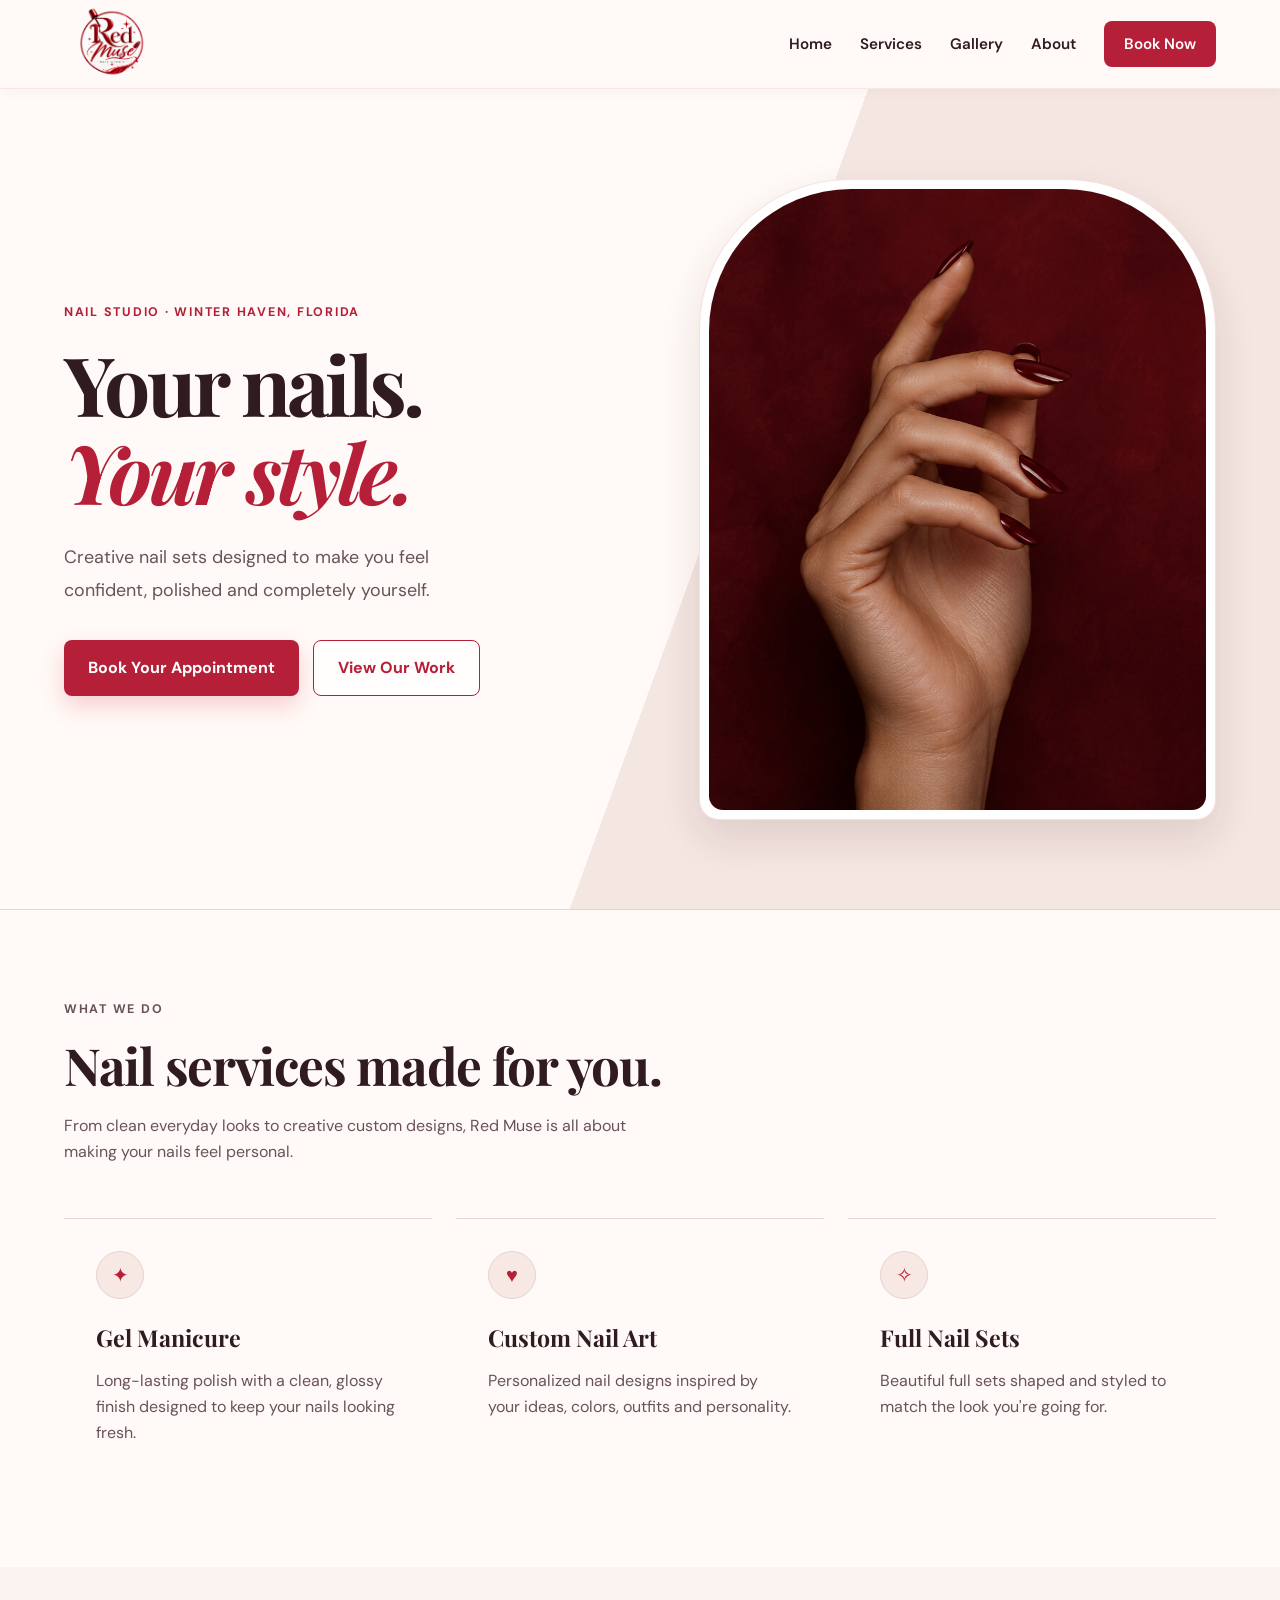
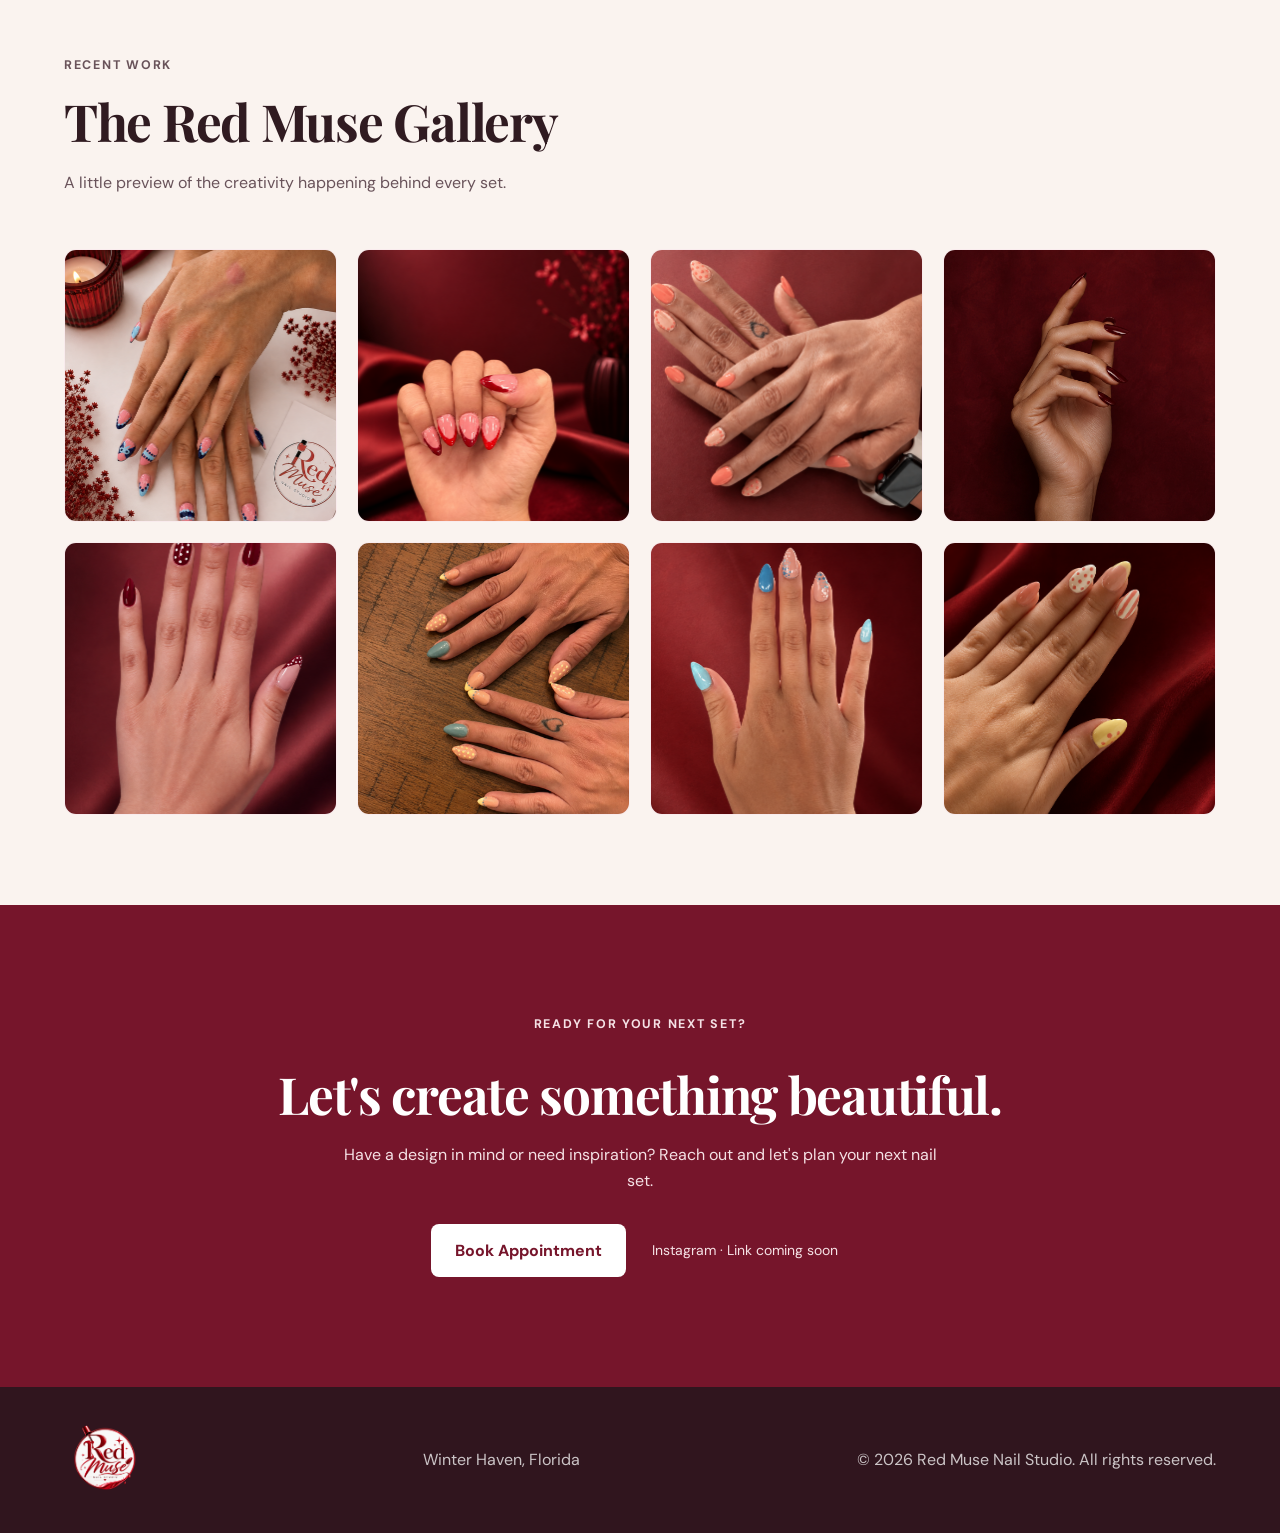
==== index.html @ ed26843c "Add reviewed Red Muse website" ====
<!DOCTYPE html>
<html lang="en">

<head>
  <meta charset="UTF-8">

  <meta
    name="viewport"
    content="width=device-width, initial-scale=1.0"
  >

  <meta
    name="description"
    content="Red Muse Nail Studio offers beautiful, creative nail services in Winter Haven, Florida."
  >

  <title>Red Muse Nail Studio | Winter Haven, FL</title>


  <!-- ========================================
       GOOGLE FONTS
  ========================================= -->

  <link
    rel="preconnect"
    href="https://fonts.googleapis.com"
  >

  <link
    rel="preconnect"
    href="https://fonts.gstatic.com"
    crossorigin
  >

  <link
    href="https://fonts.googleapis.com/css2?family=DM+Sans:wght@400;500;600;700&family=Playfair+Display:wght@600;700&display=swap"
    rel="stylesheet"
  >


  <!-- ========================================
       MAIN CSS
  ========================================= -->

  <link
    rel="stylesheet"
    href="style.css"
  >

</head>


<body>
  <a class="skip-link" href="#main-content">Skip to content</a>


  <!-- ========================================
       HEADER
  ========================================= -->

  <header class="header">

    <div class="container header__container">


      <!-- Logo -->

      <a
        href="index.html#home"
        class="header__brand"
        aria-label="Red Muse Nail Studio Home"
      >

        <img width="1254" height="1254" decoding="async"
          src="img/red-muse-logo.png"
          alt="Red Muse Nail Studio"
          class="header__logo"
        >

      </a>


      <!-- Mobile Menu Button -->

      <button
        class="nav-toggle"
        id="nav-toggle"
        type="button"
        aria-label="Open navigation menu"
        aria-expanded="false"
        aria-controls="nav-menu"
      >

        <span></span>
        <span></span>
        <span></span>

      </button>


      <!-- Navigation -->

      <nav
        class="nav"
        id="nav-menu" aria-label="Main navigation"
      >

        <a href="#home">
          Home
        </a>

        <a href="#services">
          Services
        </a>

        <a href="#gallery">
          Gallery
        </a>

        <a href="about.html">
          About
        </a>

        <a
          href="booking.html"
          class="nav__button"
        >
          Book Now
        </a>

      </nav>


    </div>

  </header>



  <!-- ========================================
       MAIN
  ========================================= -->

  <main id="main-content" tabindex="-1">


    <!-- ========================================
         HERO
    ========================================= -->

    <section
      class="hero"
      id="home"
    >

      <div class="container hero__container">


        <!-- Hero Content -->

        <div class="hero__content">

          <p class="eyebrow">
            Nail Studio · Winter Haven, Florida
          </p>


          <h1>
            Your nails.
            <span>
              Your style.
            </span>
          </h1>


          <p class="hero__description">
            Creative nail sets designed to make you feel confident,
            polished and completely yourself.
          </p>


          <div class="hero__actions">
            <a href="booking.html" class="btn btn--primary">Book Your Appointment</a>

            <a
              href="#gallery"
              class="btn btn--secondary"
            >
              View Our Work
            </a>

          </div>

        </div>



        <!-- Hero Image -->

        <div class="hero__visual">

          <div class="hero__image-card">

            <img width="1536" height="1024" decoding="async"
              src="img/unas4.png"
              alt="Featured custom nail design by Red Muse Nail Studio"
              class="hero__image" fetchpriority="high"
            >


            <!-- Decorative Accents -->

            <div
              class="hero__accent hero__accent--one"
              aria-hidden="true"
            ></div>

            <div
              class="hero__accent hero__accent--two"
              aria-hidden="true"
            ></div>

          </div>

        </div>


      </div>

    </section>



    <!-- ========================================
         SERVICES
    ========================================= -->

    <section
      class="section services"
      id="services"
    >

      <div class="container">


        <div class="section-heading">

          <p class="eyebrow">
            What We Do
          </p>


          <h2>
            Nail services made for you.
          </h2>


          <p>
            From clean everyday looks to creative custom designs,
            Red Muse is all about making your nails feel personal.
          </p>

        </div>



        <div class="services__grid">


          <!-- Service 01 -->

          <article class="service-card">

            <div class="service-card__icon" aria-hidden="true">
              ✦
            </div>

            <h3>
              Gel Manicure
            </h3>

            <p>
              Long-lasting polish with a clean, glossy finish
              designed to keep your nails looking fresh.
            </p>

          </article>



          <!-- Service 02 -->

          <article class="service-card">

            <div class="service-card__icon" aria-hidden="true">
              ♥
            </div>

            <h3>
              Custom Nail Art
            </h3>

            <p>
              Personalized nail designs inspired by your ideas,
              colors, outfits and personality.
            </p>

          </article>



          <!-- Service 03 -->

          <article class="service-card">

            <div class="service-card__icon" aria-hidden="true">
              ✧
            </div>

            <h3>
              Full Nail Sets
            </h3>

            <p>
              Beautiful full sets shaped and styled to match
              the look you're going for.
            </p>

          </article>


        </div>

      </div>

    </section>



    <!-- ========================================
         GALLERY
    ========================================= -->

    <section
      class="section gallery"
      id="gallery"
    >

      <div class="container">


        <div class="section-heading">

          <p class="eyebrow">
            Recent Work
          </p>


          <h2>
            The Red Muse Gallery
          </h2>


          <p>
            A little preview of the creativity happening
            behind every set.
          </p>

        </div>



        <div class="gallery__grid">


          <!-- Gallery Image 01 -->

          <button
            class="gallery-card"
            type="button"
            data-image="img/unas1.png"
            aria-label="View nail design 1"
          >

            <img width="1086" height="1448" decoding="async"
              src="img/unas1.png"
              alt="Custom nail design by Red Muse Nail Studio"
              loading="lazy"
            >

          </button>



          <!-- Gallery Image 02 -->

          <button
            class="gallery-card"
            type="button"
            data-image="img/unas2.png"
            aria-label="View nail design 2"
          >

            <img width="1086" height="1448" decoding="async"
              src="img/unas2.png"
              alt="Custom nail design by Red Muse Nail Studio"
              loading="lazy"
            >

          </button>



          <!-- Gallery Image 03 -->

          <button
            class="gallery-card"
            type="button"
            data-image="img/unas3.png"
            aria-label="View nail design 3"
          >

            <img width="1448" height="1086" decoding="async"
              src="img/unas3.png"
              alt="Custom nail design by Red Muse Nail Studio"
              loading="lazy"
            >

          </button>



          <!-- Gallery Image 04 -->

          <button
            class="gallery-card"
            type="button"
            data-image="img/unas4.png"
            aria-label="View nail design 4"
          >

            <img width="1536" height="1024" decoding="async"
              src="img/unas4.png"
              alt="Custom nail design by Red Muse Nail Studio"
              loading="lazy"
            >

          </button>



          <!-- Gallery Image 05 -->

          <button
            class="gallery-card"
            type="button"
            data-image="img/unas5.png"
            aria-label="View nail design 5"
          >

            <img width="1086" height="1448" decoding="async"
              src="img/unas5.png"
              alt="Custom nail design by Red Muse Nail Studio"
              loading="lazy"
            >

          </button>



          <!-- Gallery Image 06 -->

          <button
            class="gallery-card"
            type="button"
            data-image="img/unas6.png"
            aria-label="View nail design 6"
          >

            <img width="446" height="509" decoding="async"
              src="img/unas6.png"
              alt="Custom nail design by Red Muse Nail Studio"
              loading="lazy"
            >

          </button>



          <!-- Gallery Image 07 -->

          <button
            class="gallery-card"
            type="button"
            data-image="img/unas7.png"
            aria-label="View nail design 7"
          >

            <img width="1086" height="1448" decoding="async"
              src="img/unas7.png"
              alt="Custom nail design by Red Muse Nail Studio"
              loading="lazy"
            >

          </button>



          <!-- Gallery Image 08 -->

          <button
            class="gallery-card"
            type="button"
            data-image="img/unas8.png"
            aria-label="View nail design 8"
          >

            <img width="1254" height="1254" decoding="async"
              src="img/unas8.png"
              alt="Custom nail design by Red Muse Nail Studio"
              loading="lazy"
            >

          </button>


        </div>

      </div>

    </section>



    <!-- ========================================
         LIGHTBOX
    ========================================= -->

    <dialog class="lightbox" id="lightbox" aria-label="Nail design gallery">


      <!-- Close Button -->

      <button
        class="lightbox__close"
        id="lightbox-close"
        type="button"
        aria-label="Close gallery"
      >
        ×
      </button>


      <!-- Previous Image -->

      <button
        class="lightbox__arrow lightbox__arrow--left"
        id="lightbox-prev"
        type="button"
        aria-label="Previous image"
      >
        ‹
      </button>


      <!-- Lightbox Image -->

      <p class="lightbox__status" id="lightbox-status" aria-live="polite" aria-atomic="true"></p>
      <div class="lightbox__image-wrapper">

        <img width="1086" height="1448" decoding="async"
          src="img/unas1.png"
          alt="Red Muse nail design"
          class="lightbox__image"
          id="lightbox-image"
        >

      </div>


      <!-- Next Image -->

      <button
        class="lightbox__arrow lightbox__arrow--right"
        id="lightbox-next"
        type="button"
        aria-label="Next image"
      >
        ›
      </button>


    </dialog>

    <!-- ========================================
         CONTACT / CTA
    ========================================= -->

    <section
      class="contact"
      id="contact"
    >

      <div class="container contact__container">


        <p class="eyebrow eyebrow--light">
          Ready For Your Next Set?
        </p>


        <h2>
          Let's create something beautiful.
        </h2>


        <p>
          Have a design in mind or need inspiration?
          Reach out and let's plan your next nail set.
        </p>



        <div class="contact__actions">


          <a
            href="booking.html"
            class="btn btn--light"
          >
            Book Appointment
          </a>


          <span class="social-pending">Instagram · Link coming soon</span>


        </div>


      </div>

    </section>


  </main>



  <!-- ========================================
       FOOTER
  ========================================= -->

  <footer class="footer">

    <div class="container footer__container">


      <!-- Footer Logo -->

      <div class="footer__brand">

        <a
          href="index.html#home"
          aria-label="Back to Red Muse home"
        >

          <img width="1254" height="1254" decoding="async"
            src="img/red-muse-logo.png"
            alt="Red Muse Nail Studio"
            class="footer__logo"
          >

        </a>

      </div>



      <!-- Location -->

      <p>
        Winter Haven, Florida
      </p>



      <!-- Copyright -->

      <p>
        ©
        <span id="current-year">2026</span>
        Red Muse Nail Studio.
        All rights reserved.
      </p>


    </div>

  </footer>



  <!-- ========================================
       JAVASCRIPT
  ========================================= -->

  <script src="script.js"></script>


</body>

</html>
---- style.css ----
/* ========================================
   ROOT
========================================= */
:root {
  --white: #ffffff;
  --soft-white: #fff5f5;
  --red-light: #ef233c;
  --red: #d90429;
  --red-medium: #b3001b;
  --red-dark: #7a0019;
  --text-dark: #2b0b12;
  --text-medium: #6f4b53;
  --border: #f1d4d9;
  --shadow-soft: 0 10px 30px rgba(122, 0, 25, 0.08);
  --shadow: 0 20px 50px rgba(122, 0, 25, 0.12);
  --shadow-strong: 0 24px 60px rgba(122, 0, 25, 0.16);
  --radius-small: 12px;
  --radius-medium: 22px;
  --radius-large: 32px;
  --container: 1180px;
}
/* ========================================
   RESET
========================================= */
* {
  margin: 0;
  padding: 0;
  box-sizing: border-box;
}
html {
  scroll-behavior: smooth;
}
body {
  font-family: "DM Sans", sans-serif;
  color: var(--text-dark);
  line-height: 1.6;
  overflow-x: hidden;
  background: linear-gradient(
      rgba(255, 250, 248, 0.30),
      rgba(255, 250, 248, 0.30)
    ),
    url("img/background.png");
  background-size: cover;
  background-position: center;
  background-repeat: no-repeat;
  background-attachment: fixed;
}
img {
  max-width: 100%;
  display: block;
}
a {
  color: inherit;
  text-decoration: none;
}
button,
input,
textarea {
  font: inherit;
}
button {
  color: inherit;
}
.container {
  width: min(90%, var(--container));
  margin-inline: auto;
}
/* ========================================
   HEADER
========================================= */
.header {
  position: sticky;
  top: 0;
  z-index: 1000;
  background: rgba(255, 255, 255, 0.96);
  backdrop-filter: blur(14px);
  border-bottom: 1px solid rgba(179, 0, 27, 0.08);
}
.header__container {
  min-height: 88px;
  display: flex;
  align-items: center;
  justify-content: space-between;
  gap: 30px;
}
.header__brand {
  display: flex;
  align-items: center;
  flex-shrink: 0;
}
.header__logo {
  width: 96px;
  height: 72px;
  object-fit: contain;
}
/* ========================================
   NAVIGATION
========================================= */
.nav {
  display: flex;
  align-items: center;
  gap: 28px;
}
.nav a {
  position: relative;
  font-weight: 600;
  font-size: 0.95rem;
  transition: color 0.25s ease,
    background 0.25s ease,
    transform 0.25s ease;
}
.nav a:not(.nav__button)::after {
  content: "";
  position: absolute;
  left: 0;
  bottom: -6px;
  width: 0;
  height: 2px;
  background: var(--red);
  transition: width 0.25s ease;
}
.nav a:not(.nav__button):hover {
  color: var(--red);
}
.nav a:not(.nav__button):hover::after {
  width: 100%;
}
.nav__button {
  padding: 11px 20px;
  background: var(--red);
  color: var(--white) !important;
  border-radius: 999px;
}
.nav__button:hover {
  background: var(--red-dark);
  transform: translateY(-1px);
}
/* ========================================
   MOBILE MENU BUTTON
========================================= */
.nav-toggle {
  display: none;
  width: 42px;
  height: 42px;
  padding: 8px;
  border: 0;
  background: transparent;
  cursor: pointer;
}
.nav-toggle span {
  display: block;
  width: 26px;
  height: 2px;
  margin: 6px auto;
  background: var(--red-dark);
  transition: transform 0.3s ease,
    opacity 0.3s ease;
}
/* ========================================
   HERO
========================================= */
.hero {
  position: relative;
  min-height: calc(100vh - 88px);
  display: flex;
  align-items: center;
  overflow: hidden;
  background: radial-gradient(
      circle at 88% 20%,
      rgba(239, 35, 60, 0.10),
      transparent 28%
    ),
    radial-gradient(
      circle at 10% 85%,
      rgba(122, 0, 25, 0.05),
      transparent 28%
    ),
    linear-gradient(
      135deg,
      #ffffff 0%,
      #fff8f9 100%
    );
}
.hero__container {
  display: grid;
  grid-template-columns: 1.05fr 0.95fr;
  align-items: center;
  gap: 70px;
  padding-block: 90px;
}
.hero__content {
  position: relative;
  z-index: 2;
}
.eyebrow {
  margin-bottom: 16px;
  color: var(--red);
  text-transform: uppercase;
  font-weight: 700;
  letter-spacing: 0.14em;
  font-size: 0.78rem;
}
.hero h1 {
  margin-bottom: 26px;
  font-family: "Playfair Display",
    serif;
  font-size: clamp(3.2rem, 7vw, 6.2rem);
  line-height: 0.98;
  letter-spacing: -0.04em;
}
.hero h1 span {
  display: block;
  color: var(--red);
}
.hero__description {
  max-width: 580px;
  margin-bottom: 34px;
  color: var(--text-medium);
  font-size: 1.12rem;
}
.hero__actions {
  display: flex;
  flex-wrap: wrap;
  gap: 14px;
}
/* ========================================
   BUTTONS
========================================= */
.btn {
  display: inline-flex;
  align-items: center;
  justify-content: center;
  min-height: 50px;
  padding: 14px 24px;
  border-radius: 999px;
  font-weight: 700;
  transition: transform 0.25s ease,
    background 0.25s ease,
    color 0.25s ease,
    border-color 0.25s ease,
    box-shadow 0.25s ease;
}
.btn:hover {
  transform: translateY(-2px);
}
.btn--primary {
  background: var(--red);
  color: var(--white);
  box-shadow: 0 10px 25px rgba(217, 4, 41, 0.18);
}
.btn--primary:hover {
  background: var(--red-dark);
  box-shadow: 0 14px 30px rgba(122, 0, 25, 0.22);
}
.btn--secondary {
  border: 1px solid var(--red);
  background: rgba(255, 255, 255, 0.75);
  color: var(--red);
}
.btn--secondary:hover {
  background: var(--soft-white);
}
.btn--light {
  background: var(--white);
  color: var(--red-dark);
}
.btn--light:hover {
  background: var(--soft-white);
}
.btn--outline-light {
  border: 1px solid rgba(255, 255, 255, 0.60);
  color: var(--white);
}
.btn--outline-light:hover {
  background: rgba(255, 255, 255, 0.10);
  border-color: var(--white);
}
/* ========================================
   HERO IMAGE
========================================= */
.hero__visual {
  position: relative;
  display: flex;
  justify-content: center;
  align-items: center;
  min-width: 0;
}
.hero__image-card {
  position: relative;
  width: min(100%, 520px);
  padding: 12px;
  background: var(--white);
  border: 1px solid rgba(179, 0, 27, 0.12);
  border-radius: 34px;
  box-shadow: var(--shadow-strong);
  isolation: isolate;
}
.hero__image {
  width: 100%;
  aspect-ratio: 4 / 5;
  object-fit: cover;
  object-position: center;
  border-radius: 24px;
}
.hero__accent {
  position: absolute;
  border-radius: 50%;
  z-index: -1;
}
.hero__accent--one {
  width: 180px;
  height: 180px;
  top: -45px;
  right: -45px;
  background: rgba(239, 35, 60, 0.10);
}
.hero__accent--two {
  width: 110px;
  height: 110px;
  bottom: -30px;
  left: -30px;
  background: rgba(122, 0, 25, 0.08);
}
/* ========================================
   GLOBAL SECTIONS
========================================= */
.section {
  padding-block: 110px;
}
.section-heading {
  max-width: 660px;
  margin-bottom: 54px;
}
.section-heading h2,
.contact h2 {
  margin-bottom: 18px;
  font-family: "Playfair Display",
    serif;
  font-size: clamp(2.2rem, 4vw, 3.5rem);
  line-height: 1.1;
}
.section-heading p {
  color: var(--text-medium);
}
/* ========================================
   SERVICES
========================================= */
.services {
  background: var(--white);
}
.services__grid {
  display: grid;
  grid-template-columns: repeat(3, 1fr);
  gap: 24px;
}
.service-card {
  padding: 34px;
  background: var(--white);
  border: 1px solid var(--border);
  border-radius: var(--radius-medium);
  transition: transform 0.25s ease,
    box-shadow 0.25s ease,
    border-color 0.25s ease;
}
.service-card:hover {
  transform: translateY(-7px);
  box-shadow: var(--shadow);
  border-color: rgba(217, 4, 41, 0.18);
}
.service-card__icon {
  width: 48px;
  height: 48px;
  display: grid;
  place-items: center;
  margin-bottom: 20px;
  background: var(--soft-white);
  color: var(--red);
  border-radius: 50%;
  font-size: 1.25rem;
}
.service-card h3 {
  margin-bottom: 12px;
  font-family: "Playfair Display",
    serif;
  font-size: 1.45rem;
}
.service-card p {
  color: var(--text-medium);
}
/* ========================================
   GALLERY
========================================= */
.gallery {
  background: var(--soft-white);
}
.gallery__grid {
  display: grid;
  grid-template-columns: repeat(4, 1fr);
  gap: 18px;
}
.gallery-card {
  position: relative;
  width: 100%;
  aspect-ratio: 1 / 1;
  padding: 0;
  overflow: hidden;
  background: var(--white);
  border: 1px solid rgba(179, 0, 27, 0.08);
  border-radius: var(--radius-medium);
  box-shadow: var(--shadow-soft);
  cursor: pointer;
  appearance: none;
  transition: transform 0.3s ease,
    box-shadow 0.3s ease;
}
.gallery-card img {
  width: 100%;
  height: 100%;
  display: block;
  object-fit: cover;
  object-position: center;
  transition: transform 0.4s ease;
}
.gallery-card::after {
  content: "View";
  position: absolute;
  inset: 0;
  display: flex;
  align-items: center;
  justify-content: center;
  background: linear-gradient(
      rgba(122, 0, 25, 0.12),
      rgba(122, 0, 25, 0.58)
    );
  color: var(--white);
  font-weight: 700;
  font-size: 0.85rem;
  letter-spacing: 0.12em;
  text-transform: uppercase;
  opacity: 0;
  transition: opacity 0.3s ease;
}
.gallery-card:hover {
  transform: translateY(-6px);
  box-shadow: 0 18px 40px rgba(122, 0, 25, 0.17);
}
.gallery-card:hover img {
  transform: scale(1.06);
}
.gallery-card:hover::after {
  opacity: 1;
}
.gallery-card:focus-visible {
  outline: 3px solid var(--red-light);
  outline-offset: 4px;
}
/* ========================================
   LIGHTBOX
========================================= */
.lightbox {
  position: fixed;
  inset: 0;
  z-index: 5000;
  display: flex;
  align-items: center;
  justify-content: center;
  padding: 40px 90px;
  background: rgba(28, 0, 7, 0.94);
  backdrop-filter: blur(14px);
  opacity: 0;
  visibility: hidden;
  pointer-events: none;
  transition: opacity 0.3s ease,
    visibility 0.3s ease;
}
.lightbox.active {
  opacity: 1;
  visibility: visible;
  pointer-events: auto;
}
body.lightbox-open {
  overflow: hidden;
}
.lightbox__image-wrapper {
  width: min(900px, 82vw);
  max-height: 88vh;
  display: flex;
  align-items: center;
  justify-content: center;
}
.lightbox__image {
  max-width: 100%;
  max-height: 88vh;
  width: auto;
  height: auto;
  object-fit: contain;
  border-radius: 22px;
  border: 1px solid rgba(255, 255, 255, 0.10);
  box-shadow: 0 30px 80px rgba(0, 0, 0, 0.48);
  animation: lightboxImageIn 0.28s ease;
}
@keyframes lightboxImageIn {
  from {
    opacity: 0;
    transform: scale(0.97);
  }
  to {
    opacity: 1;
    transform: scale(1);
  }
}
.lightbox__close {
  position: absolute;
  top: 24px;
  right: 28px;
  width: 50px;
  height: 50px;
  display: grid;
  place-items: center;
  padding: 0;
  border: 1px solid rgba(255, 255, 255, 0.14);
  border-radius: 50%;
  background: rgba(255, 255, 255, 0.10);
  color: var(--white);
  font-size: 2rem;
  line-height: 1;
  cursor: pointer;
  backdrop-filter: blur(10px);
  transition: background 0.25s ease,
    transform 0.25s ease;
}
.lightbox__close:hover {
  background: var(--red);
  transform: rotate(90deg);
}
.lightbox__arrow {
  position: absolute;
  top: 50%;
  width: 54px;
  height: 54px;
  display: grid;
  place-items: center;
  padding: 0;
  border: 1px solid rgba(255, 255, 255, 0.14);
  border-radius: 50%;
  background: rgba(255, 255, 255, 0.10);
  color: var(--white);
  font-size: 2.6rem;
  line-height: 1;
  cursor: pointer;
  backdrop-filter: blur(10px);
  transform: translateY(-50%);
  transition: background 0.25s ease;
}
.lightbox__arrow:hover {
  background: var(--red);
}
.lightbox__arrow--left {
  left: 28px;
}
.lightbox__arrow--right {
  right: 28px;
}
/* ========================================
   ABOUT PAGE HERO
========================================= */
.about-page-hero {
  position: relative;
  padding-block: 100px;
  overflow: hidden;
  background: radial-gradient(
      circle at 15% 20%,
      rgba(239, 35, 60, 0.08),
      transparent 30%
    ),
    linear-gradient(
      135deg,
      #ffffff,
      #fff7f8
    );
}
.about-page-hero__container {
  display: grid;
  grid-template-columns: 0.9fr 1.1fr;
  align-items: center;
  gap: 80px;
}
.about-page-hero__visual {
  display: flex;
  align-items: center;
  justify-content: center;
  min-width: 0;
}
.about-page-hero__content h1 {
  margin-bottom: 26px;
  font-family: "Playfair Display",
    serif;
  font-size: clamp(3rem, 6vw, 5.4rem);
  line-height: 1;
  letter-spacing: -0.04em;
}
.about-page-hero__content h1 span {
  display: block;
  color: var(--red);
}
.about-page-hero__content p {
  max-width: 600px;
  margin-bottom: 18px;
  color: var(--text-medium);
  font-size: 1.08rem;
}
/* ========================================
   ABOUT ARTIST IMAGE
   SAME SHAPE ON DESKTOP + MOBILE
========================================= */
.about__image-card {
  position: relative;
  width: min(100%, 460px);
  padding: 10px;
  background: var(--white);
  border: 1px solid rgba(179, 0, 27, 0.12);
  border-radius: 28px;
  box-shadow: 0 24px 55px rgba(122, 0, 25, 0.14);
  isolation: isolate;
}
.about__image {
  width: 100%;
  aspect-ratio: 4 / 5;
  object-fit: cover;
  object-position: center;
  border-radius: 28px;
}
.about__image-accent {
  position: absolute;
  border-radius: 50%;
  z-index: -1;
}
.about__image-accent--one {
  width: 150px;
  height: 150px;
  top: -30px;
  left: -35px;
  background: rgba(239, 35, 60, 0.10);
}
.about__image-accent--two {
  width: 95px;
  height: 95px;
  right: -22px;
  bottom: -24px;
  background: rgba(122, 0, 25, 0.09);
}
/* ========================================
   ABOUT STORY
========================================= */
.about-story {
  background: var(--white);
}
.about-story__container {
  display: grid;
  grid-template-columns: 0.9fr 1.1fr;
  gap: 70px;
  align-items: start;
}
.about-story__content {
  max-width: 650px;
}
.about-story__content p {
  margin-bottom: 20px;
  color: var(--text-medium);
  font-size: 1.05rem;
}
/* ========================================
   ABOUT VALUES
========================================= */
.about-values {
  background: var(--soft-white);
}
.about-values__grid {
  display: grid;
  grid-template-columns: repeat(3, 1fr);
  gap: 24px;
}
.about-value-card {
  padding: 34px;
  background: var(--white);
  border: 1px solid var(--border);
  border-radius: var(--radius-medium);
  box-shadow: var(--shadow-soft);
  transition: transform 0.25s ease,
    box-shadow 0.25s ease;
}
.about-value-card:hover {
  transform: translateY(-6px);
  box-shadow: var(--shadow);
}
.about-value-card h3 {
  margin-bottom: 12px;
  font-family: "Playfair Display",
    serif;
  font-size: 1.45rem;
}
.about-value-card p {
  color: var(--text-medium);
}
/* ========================================
   CONTACT / CTA
========================================= */
.contact {
  padding-block: 110px;
  background: linear-gradient(
      135deg,
      var(--red-dark),
      var(--red)
    );
  color: var(--white);
  text-align: center;
}
.contact__container {
  max-width: 760px;
}
.eyebrow--light {
  color: #ffcbd3;
}
.contact p {
  max-width: 600px;
  margin: 0 auto 30px;
  color: rgba(255, 255, 255, 0.84);
}
.contact__actions {
  display: flex;
  justify-content: center;
  flex-wrap: wrap;
  gap: 14px;
}
/* ========================================
   BOOKING PAGE
========================================= */
.booking-page {
  min-height: calc(100vh - 88px);
  padding-block: 90px 110px;
  background: radial-gradient(
      circle at 85% 15%,
      rgba(239, 35, 60, 0.08),
      transparent 30%
    ),
    radial-gradient(
      circle at 10% 75%,
      rgba(122, 0, 25, 0.05),
      transparent 30%
    ),
    linear-gradient(
      135deg,
      rgba(255, 255, 255, 0.97),
      rgba(255, 245, 245, 0.97)
    );
}
.booking-page__heading {
  max-width: 700px;
  margin: 0 auto 50px;
  text-align: center;
}
.booking-page__heading h1 {
  margin-bottom: 22px;
  font-family: "Playfair Display",
    serif;
  font-size: clamp(3rem, 6vw, 5rem);
  line-height: 1;
  letter-spacing: -0.04em;
}
.booking-page__heading h1 span {
  display: block;
  color: var(--red);
}
.booking-page__heading p:not(.eyebrow) {
  max-width: 580px;
  margin-inline: auto;
  color: var(--text-medium);
  font-size: 1.05rem;
}
/* ========================================
   CALENDLY
========================================= */
.booking-page__calendar {
  width: 100%;
  max-width: 1050px;
  margin-inline: auto;
  padding: 12px;
  background: rgba(255, 255, 255, 0.94);
  border: 1px solid rgba(179, 0, 27, 0.10);
  border-radius: 28px;
  box-shadow: var(--shadow);
  overflow: hidden;
}
.calendly-inline-widget {
  width: 100%;
  min-width: 0 !important;
  border-radius: 20px;
  overflow: hidden;
}
/* ========================================
   FOOTER
========================================= */
.footer {
  padding-block: 38px;
  background: #300009;
  color: rgba(255, 255, 255, 0.75);
}
.footer__container {
  display: flex;
  align-items: center;
  justify-content: space-between;
  gap: 30px;
}
.footer__brand {
  flex-shrink: 0;
}
.footer__logo {
  width: 82px;
  height: 70px;
  object-fit: contain;
}
/* ========================================
   TABLET
========================================= */
@media (max-width: 1000px) {
  .hero__container {
    gap: 45px;
  }
  .gallery__grid {
    grid-template-columns: repeat(2, 1fr);
  }
  .lightbox {
    padding: 40px 75px;
  }
  .lightbox__image-wrapper {
    width: min(850px, 84vw);
  }
}
/* ========================================
   MOBILE / TABLET
========================================= */
@media (max-width: 900px) {
  .header__container {
    min-height: 76px;
  }
  .header__logo {
    width: 82px;
    height: 62px;
  }
  .nav-toggle {
    display: block;
    position: relative;
    z-index: 1002;
  }
  .nav {
    position: absolute;
    top: 76px;
    left: 0;
    width: 100%;
    padding: 28px 5% 32px;
    background: rgba(255, 255, 255, 0.99);
    flex-direction: column;
    align-items: stretch;
    gap: 0;
    border-bottom: 1px solid var(--border);
    box-shadow: 0 16px 30px rgba(122, 0, 25, 0.08);
    transform: translateY(-120%);
    opacity: 0;
    visibility: hidden;
    pointer-events: none;
    transition: transform 0.3s ease,
      opacity 0.3s ease,
      visibility 0.3s ease;
  }
  .nav.active {
    transform: translateY(0);
    opacity: 1;
    visibility: visible;
    pointer-events: auto;
  }
  .nav a {
    width: 100%;
    padding: 14px 4px;
    border-bottom: 1px solid rgba(179, 0, 27, 0.07);
  }
  .nav a:not(.nav__button)::after {
    display: none;
  }
  .nav__button {
    margin-top: 16px;
    text-align: center;
    border-bottom: 0 !important;
  }
  /* Hero */
  .hero {
    min-height: auto;
  }
  .hero__container {
    grid-template-columns: 1fr;
    gap: 50px;
    padding-block: 70px;
  }
  .hero__content {
    max-width: 700px;
  }
  .hero__visual {
    width: 100%;
    max-width: 580px;
    margin-inline: auto;
  }
  /* Services */
  .services__grid {
    grid-template-columns: 1fr;
  }
  /* About */
  .about-page-hero__container {
    grid-template-columns: 1fr;
    gap: 55px;
  }
  .about-page-hero__visual {
    width: 100%;
    max-width: 520px;
    margin-inline: auto;
  }
  .about-page-hero__content {
    max-width: 700px;
  }
  .about-story__container {
    grid-template-columns: 1fr;
    gap: 25px;
  }
  .about-values__grid {
    grid-template-columns: 1fr;
  }
  /* Booking */
  .booking-page {
    padding-block: 70px 90px;
  }
  /* Footer */
  .footer__container {
    flex-direction: column;
    text-align: center;
  }
}
/* ========================================
   SMALL MOBILE
========================================= */
@media (max-width: 560px) {
  body {
    background-attachment: scroll;
  }
  .container {
    width: min(92%, var(--container));
  }
  /* Header */
  .header__container {
    min-height: 72px;
  }
  .header__logo {
    width: 76px;
    height: 56px;
  }
  .nav {
    top: 72px;
  }
  /* Global Sections */
  .section {
    padding-block: 78px;
  }
  .eyebrow {
    font-size: 0.72rem;
    letter-spacing: 0.12em;
  }
  .section-heading {
    margin-bottom: 38px;
  }
  .section-heading h2,
  .contact h2 {
    font-size: clamp(2rem, 10vw, 2.8rem);
  }
  /* ========================================
     HERO MOBILE
  ========================================= */
  .hero__container {
    padding-block: 54px 72px;
    gap: 42px;
  }
  .hero h1 {
    font-size: clamp(3rem, 15vw, 4.4rem);
    line-height: 0.98;
  }
  .hero__description {
    margin-bottom: 28px;
    font-size: 1rem;
  }
  .hero__actions,
  .contact__actions {
    flex-direction: column;
  }
  .btn {
    width: 100%;
  }
  .hero__image-card {
    width: 100%;
    padding: 8px;
    border-radius: 24px;
    box-shadow: 0 18px 40px rgba(122, 0, 25, 0.13);
  }
  .hero__image {
    aspect-ratio: 4 / 5;
    border-radius: 18px;
  }
  .hero__accent--one {
    width: 120px;
    height: 120px;
    top: -20px;
    right: -15px;
  }
  .hero__accent--two {
    width: 80px;
    height: 80px;
    bottom: -18px;
    left: -10px;
  }
  /* ========================================
     SERVICES MOBILE
  ========================================= */
  .service-card {
    padding: 28px 24px;
  }
  /* ========================================
     GALLERY MOBILE
  ========================================= */
  .gallery__grid {
    grid-template-columns: 1fr;
    gap: 18px;
  }
  .gallery-card {
    width: 100%;
    aspect-ratio: 1 / 1;
    border-radius: 18px;
  }
  .gallery-card::after {
    display: none;
  }
  .gallery-card:hover {
    transform: none;
  }
  .gallery-card:hover img {
    transform: none;
  }
  /* ========================================
     LIGHTBOX MOBILE
  ========================================= */
  .lightbox {
    align-items: center;
    padding: 70px 12px 90px;
  }
  .lightbox__image-wrapper {
    width: 100%;
    max-height: 72vh;
  }
  .lightbox__image {
    max-width: 100%;
    max-height: 72vh;
    border-radius: 14px;
  }
  .lightbox__close {
    top: 14px;
    right: 14px;
    width: 44px;
    height: 44px;
    font-size: 1.8rem;
  }
  .lightbox__arrow {
    top: auto;
    bottom: 18px;
    width: 48px;
    height: 48px;
    transform: none;
    font-size: 2.2rem;
  }
  .lightbox__arrow--left {
    left: calc(50% - 62px);
  }
  .lightbox__arrow--right {
    right: calc(50% - 62px);
  }
  /* ========================================
     ABOUT MOBILE
     IMPORTANT: SAME IMAGE SHAPE
  ========================================= */
  .about-page-hero {
    padding-block: 65px 80px;
  }
  .about-page-hero__container {
    gap: 42px;
  }
  .about-page-hero__visual {
    width: 100%;
    max-width: 460px;
  }
  .about__image-card {
    width: 100%;
    max-width: 460px;
    padding: 8px;
    margin-inline: auto;
    border-radius: 28px;
  }
  .about__image {
    width: 100%;
    aspect-ratio: 4 / 5;
    object-fit: cover;
    object-position: center;
    border-radius: 28px;
  }
  .about__image-accent--one {
    width: 105px;
    height: 105px;
    top: -18px;
    left: -15px;
  }
  .about__image-accent--two {
    width: 70px;
    height: 70px;
    right: -10px;
    bottom: -15px;
  }
  .about-page-hero__content h1 {
    font-size: clamp(2.8rem, 13vw, 4rem);
  }
  .about-page-hero__content p {
    font-size: 1rem;
  }
  .about-value-card {
    padding: 28px 24px;
  }
  /* ========================================
     BOOKING MOBILE
  ========================================= */
  .booking-page {
    min-height: auto;
    padding-block: 60px 80px;
  }
  .booking-page__heading {
    margin-bottom: 35px;
    text-align: left;
  }
  .booking-page__heading h1 {
    font-size: clamp(2.8rem, 13vw, 4rem);
  }
  .booking-page__heading p:not(.eyebrow) {
    margin-inline: 0;
    font-size: 1rem;
  }
  .booking-page__calendar {
    padding: 4px;
    border-radius: 18px;
  }
  .calendly-inline-widget {
    width: 100% !important;
    min-width: 0 !important;
    height: 780px !important;
    border-radius: 14px;
  }
  /* ========================================
     CONTACT MOBILE
  ========================================= */
  .contact {
    padding-block: 80px;
  }
  .contact p {
    margin-bottom: 26px;
  }
  /* ========================================
     FOOTER MOBILE
  ========================================= */
  .footer {
    padding-block: 32px;
  }
  .footer__container {
    gap: 18px;
  }
  .footer__logo {
    width: 74px;
    height: 62px;
  }
}
/* ========================================
   EXTRA SMALL DEVICES
========================================= */
@media (max-width: 380px) {
  .hero h1 {
    font-size: 2.8rem;
  }
  .hero__container {
    padding-top: 46px;
  }
  .service-card {
    padding: 24px 20px;
  }
  .lightbox {
    padding-inline: 8px;
  }
  .lightbox__arrow {
    width: 44px;
    height: 44px;
  }
  .lightbox__arrow--left {
    left: calc(50% - 56px);
  }
  .lightbox__arrow--right {
    right: calc(50% - 56px);
  }
}
/* ========================================
   REDUCED MOTION ACCESSIBILITY
========================================= */
@media (prefers-reduced-motion: reduce) {
  *,
  *::before,
  *::after {
    scroll-behavior: auto !important;
    animation-duration: 0.01ms !important;
    animation-iteration-count: 1 !important;
    transition-duration: 0.01ms !important;
  }
}
/* Review: warm paper, deep red, and quieter surfaces. */
:root {
  --soft-white: #faf3ef;
  --red: #b51f37;
  --red-dark: #76152b;
  --text-dark: #301b21;
  --text-medium: #69535a;
  --border: #e5d4cf;
  --radius-medium: 16px;
  --shadow-soft: 0 6px 24px rgb(70 25 35 / 5%);
}
body { background: #fffaf7; }
html { scroll-padding-top: 110px; }
:focus-visible { outline: 3px solid #9e1732; outline-offset: 5px; }
.contact :focus-visible, .footer :focus-visible, .lightbox :focus-visible { outline-color: #fff; }
.skip-link { position: fixed; top: 12px; left: 12px; z-index: 6000; padding: 12px 20px; background: #fff; color: var(--red-dark); border-radius: 8px; transform: translateY(-180%); }
.skip-link:focus { transform: translateY(0); }
.header { background: #fffaf7f5; box-shadow: 0 2px 14px rgb(70 25 35 / 4%); }
.nav a { min-height: 44px; display: inline-flex; align-items: center; }
.nav a[aria-current="page"]:not(.nav__button) { color: var(--red); text-decoration: underline; text-underline-offset: 7px; }
.nav__button, .btn { border-radius: 8px; }
.nav-toggle { width: 44px; height: 44px; }
.nav-toggle[aria-expanded="true"] span:nth-child(1) { transform: translateY(8px) rotate(45deg); }
.nav-toggle[aria-expanded="true"] span:nth-child(2) { opacity: 0; }
.nav-toggle[aria-expanded="true"] span:nth-child(3) { transform: translateY(-8px) rotate(-45deg); }
.hero { min-height: auto; background: linear-gradient(110deg, #fffaf7 55%, #f4e6e1 55%); }
.hero__container { padding-block: clamp(56px, 7vw, 100px); gap: 64px; }
.hero h1 { font-size: clamp(3.2rem, 6.4vw, 5.8rem); line-height: 1.08; letter-spacing: -.045em; }
.hero h1 span { font-style: italic; }
.hero__description { max-width: 440px; line-height: 1.8; }
.hero__image-card { padding: 9px; border-radius: 150px 150px 20px 20px; box-shadow: 0 18px 42px rgb(70 25 35 / 12%); }
.hero__image { border-radius: 142px 142px 14px 14px; aspect-ratio: 4 / 5; }
.hero__accent, .about__image-accent { display: none; }
.section { padding-block: clamp(64px, 7vw, 100px); }
.section-heading h2, .contact h2 { line-height: 1.16; letter-spacing: -.025em; text-wrap: balance; }
.section-heading > p:last-child { max-width: 590px; }
.services { background: #fffaf7; border-top: 1px solid var(--border); }
.service-card { padding: 32px; background: transparent; border-width: 1px 0 0; border-radius: 0; }
.service-card:hover, .about-value-card:hover { transform: none; box-shadow: none; }
.service-card__icon { border: 1px solid var(--border); background: #f7e8e3; }
.gallery__grid { gap: 20px; }
.gallery-card { border-radius: 12px; box-shadow: none; }
.gallery-card:focus-visible::after { opacity: 1; }
.about-page-hero, .booking-page { background: #fffaf7; }
.about-page-hero__content h1, .booking-page__heading h1 { line-height: 1.1; }
.about__image-card { box-shadow: var(--shadow-soft); }
.about-value-card { border-top: 3px solid var(--red); box-shadow: none; }
.contact { background: #76152b; }
.contact p { color: #f5e1e5; }
.social-pending { align-self: center; padding: 12px; color: #f5e1e5; font-size: .875rem; }
.footer { background: #30151e; }

.booking-fallback { text-align: center; margin: 0 auto 24px; color: var(--text-medium); }
.booking-fallback a { color: var(--red-dark); text-decoration: underline; text-underline-offset: 3px; }
.booking-page__calendar { box-shadow: var(--shadow-soft); border-radius: 16px; }
.lightbox { width: 100%; height: 100%; max-width: none; max-height: none; margin: 0; border: 0; color: white; }
.lightbox:not([open]) { display: none; }
.lightbox[open] { opacity: 1; visibility: visible; pointer-events: auto; }
.lightbox::backdrop { background: #1c0007; }
.lightbox__status { position: absolute; top: 30px; left: 50%; transform: translateX(-50%); font-size: .9rem; }
.lightbox__image { max-height: calc(100dvh - 150px); }
.lightbox__close:hover { transform: none; }

@media (max-width: 900px) {
  .hero { background: #fffaf7; }
  .hero__container { gap: 40px; }
  .hero__visual { max-width: 460px; }
  .nav { max-height: calc(100dvh - 76px); overflow-y: auto; }
  .nav__button { justify-content: center; }
  html:not(.js) .header__container { flex-wrap: wrap; gap: 8px; }
  html:not(.js) .nav-toggle { display: none; }
  html:not(.js) .nav { position: static; transform: none; opacity: 1; visibility: visible; pointer-events: auto; max-height: none; padding: 8px 0 16px; box-shadow: none; }
}
@media (max-width: 560px) {
  .container { width: calc(100% - 40px); }
  .hero h1 { font-size: clamp(2.8rem, 13vw, 4.2rem); }
  .hero__image-card { border-radius: 130px 130px 18px 18px; }
  .hero__image { border-radius: 122px 122px 12px 12px; }
  .gallery__grid { grid-template-columns: repeat(2, minmax(0, 1fr)); gap: 12px; }
  .gallery-card { border-radius: 8px; }
  .about-page-hero__content h1, .booking-page__heading h1 { font-size: clamp(2.4rem, 11vw, 3.6rem); }
  .lightbox__status { top: 25px; left: 20px; transform: none; }
  .booking-fallback { text-align: left; }
}
@media (prefers-reduced-motion: reduce) {
  *, *::before, *::after { animation: none !important; transition: none !important; scroll-behavior: auto !important; }
  .btn:hover, .nav__button:hover, .gallery-card:hover, .gallery-card:hover img { transform: none; }
}

.hero__image, .about__image { height: auto; }
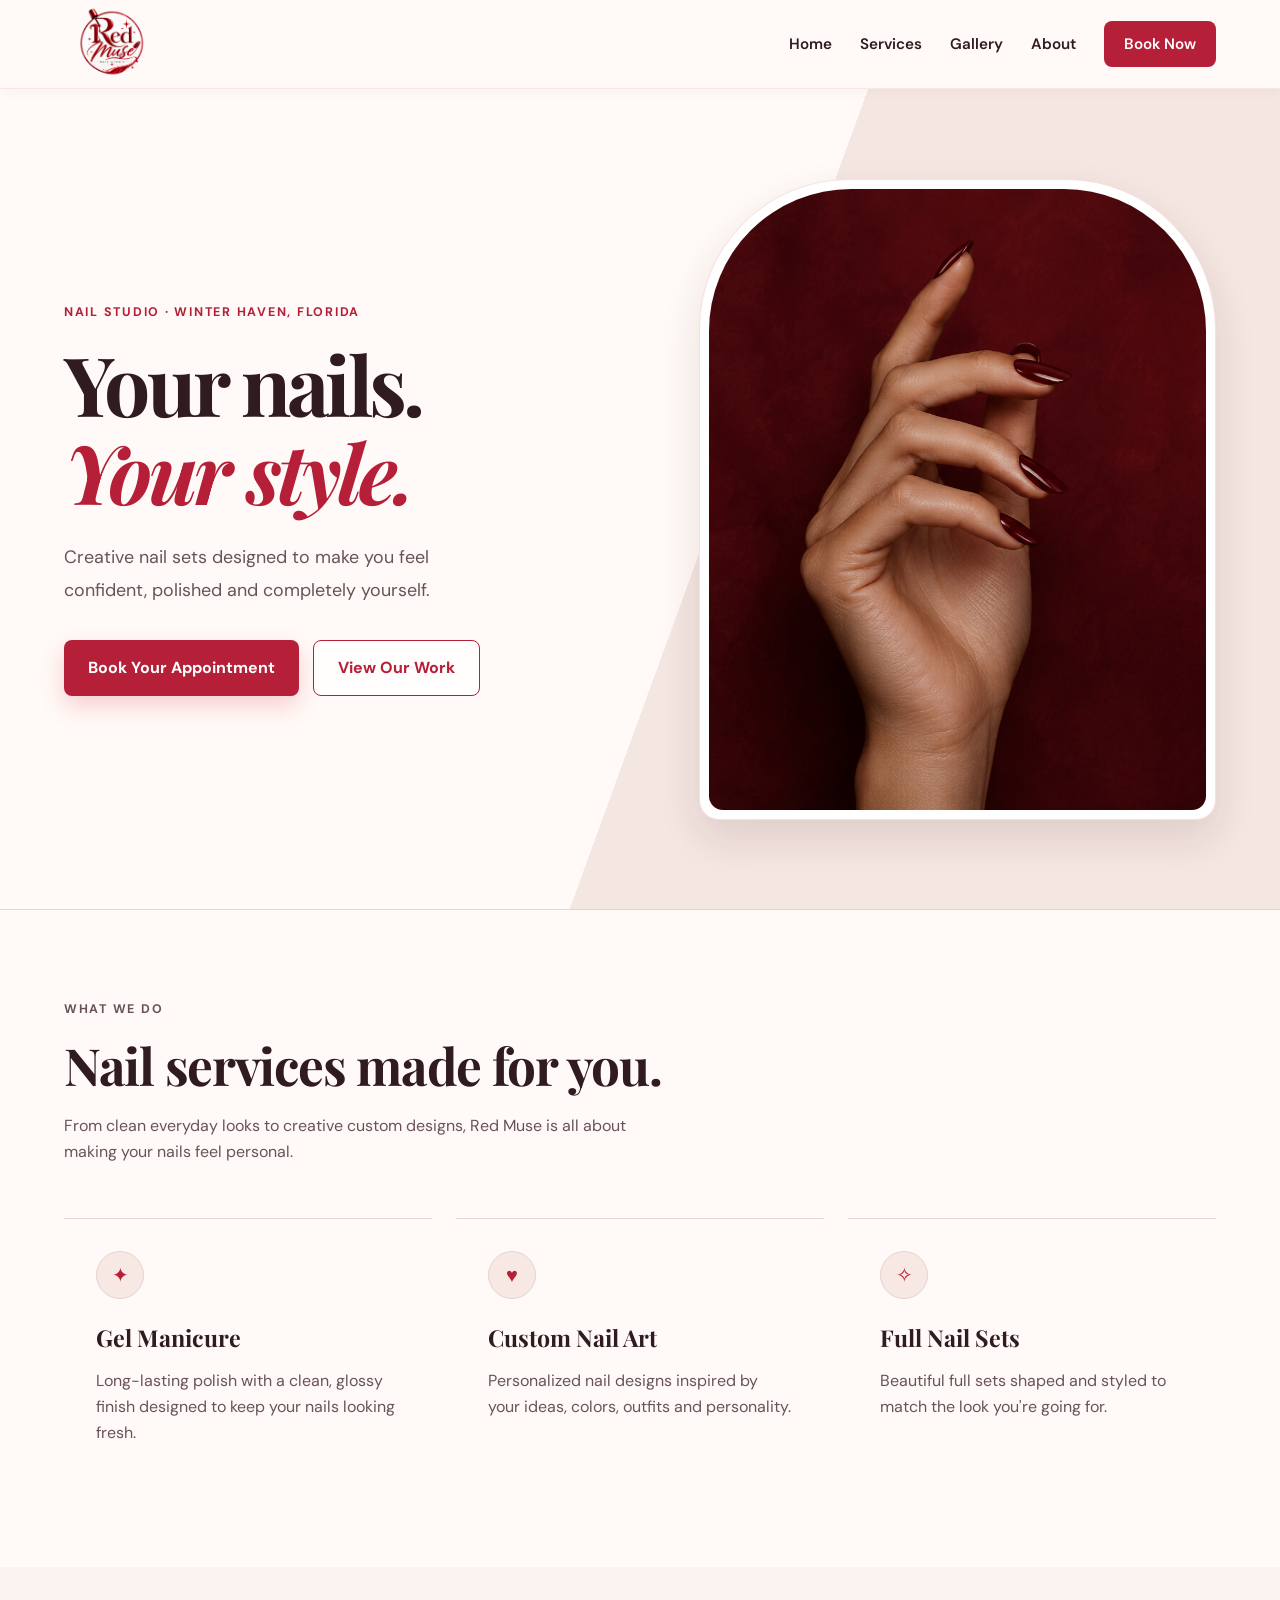
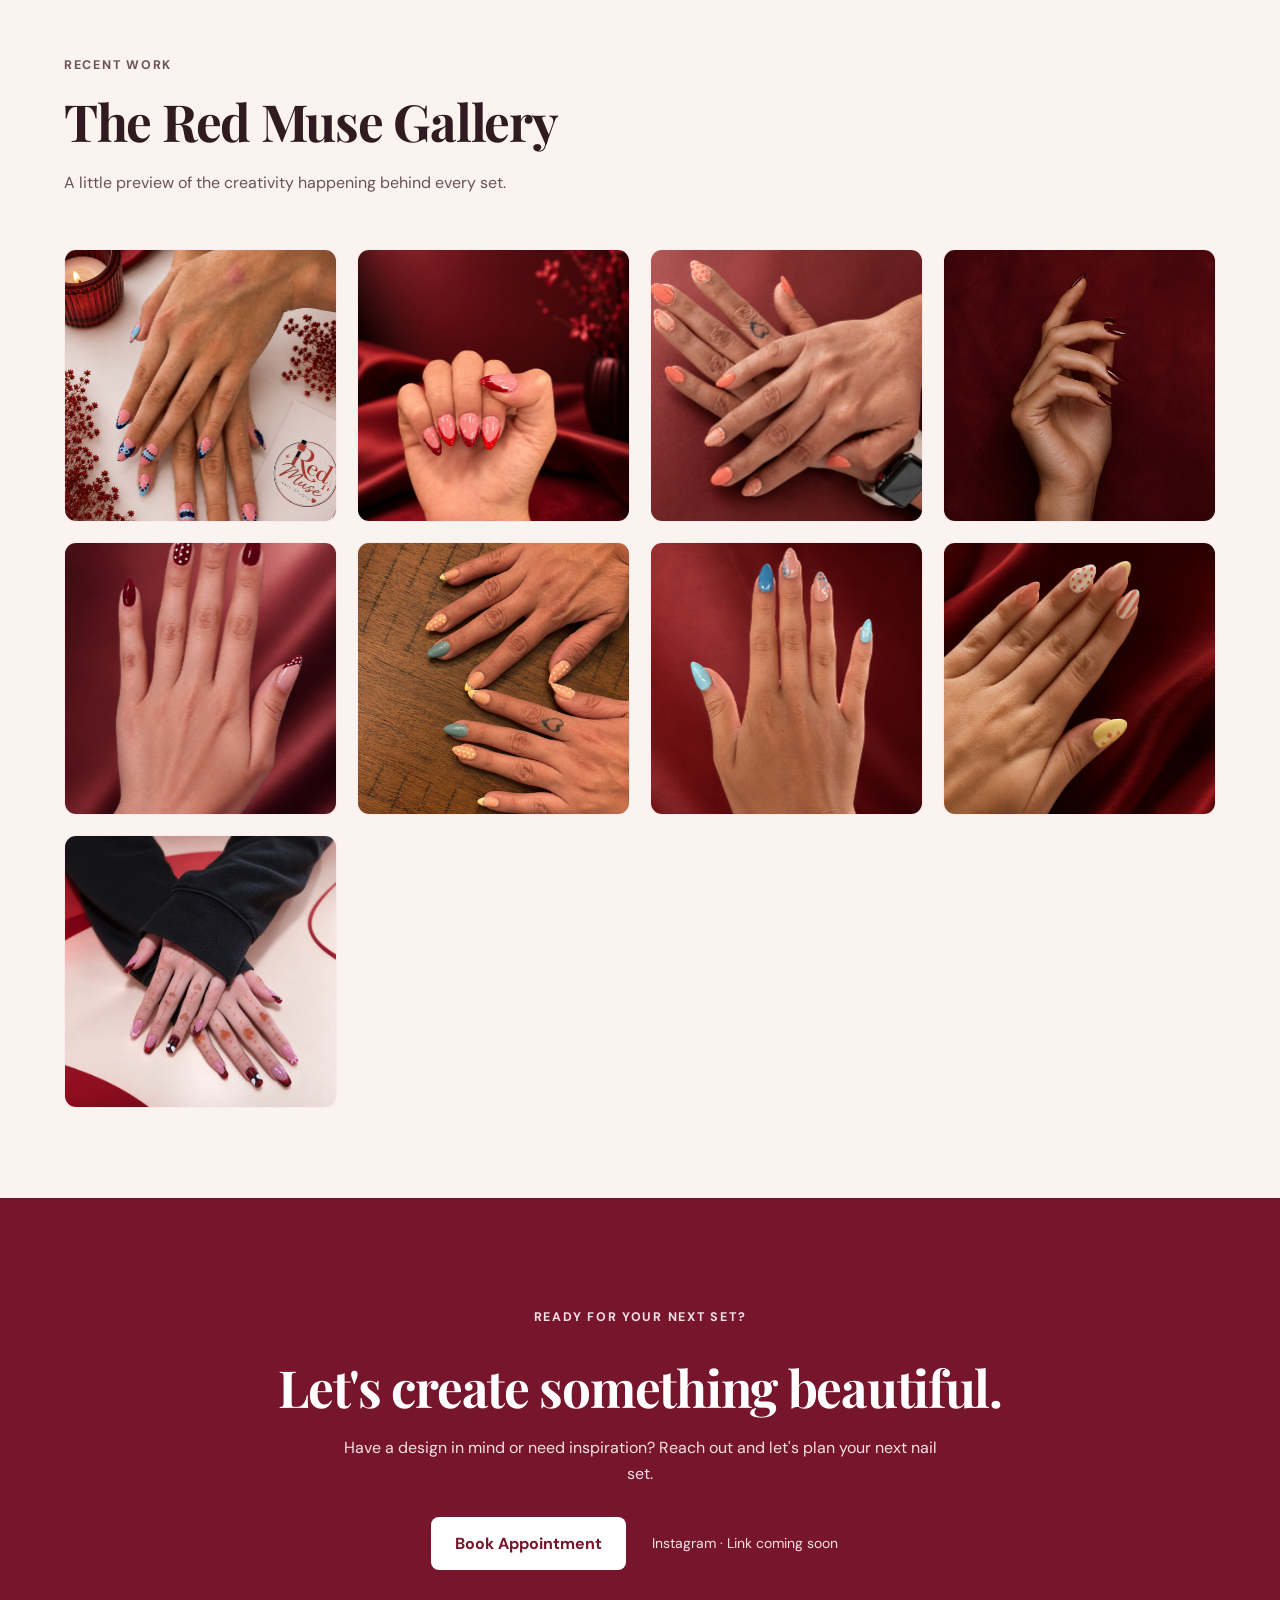
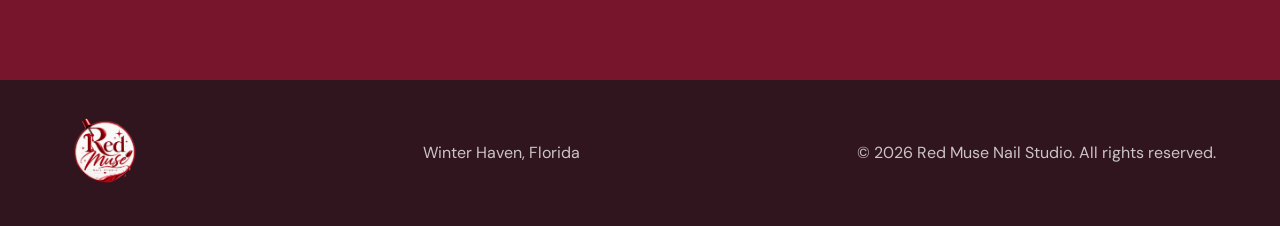
==== commit fb7bfdc2: "Add Red Muse gallery image" ====
--- a/index.html
+++ b/index.html
@@ -524,6 +524,24 @@
           </button>
 
 
+          <!-- Gallery Image 09 -->
+
+          <button
+            class="gallery-card"
+            type="button"
+            data-image="img/unas9.webp"
+            aria-label="View red and black custom nail design"
+          >
+
+            <img width="1254" height="1254" decoding="async"
+              src="img/unas9.webp"
+              alt="Red, black and pink custom nail design by Red Muse Nail Studio"
+              loading="lazy"
+            >
+
+          </button>
+
+
         </div>
 
       </div>
